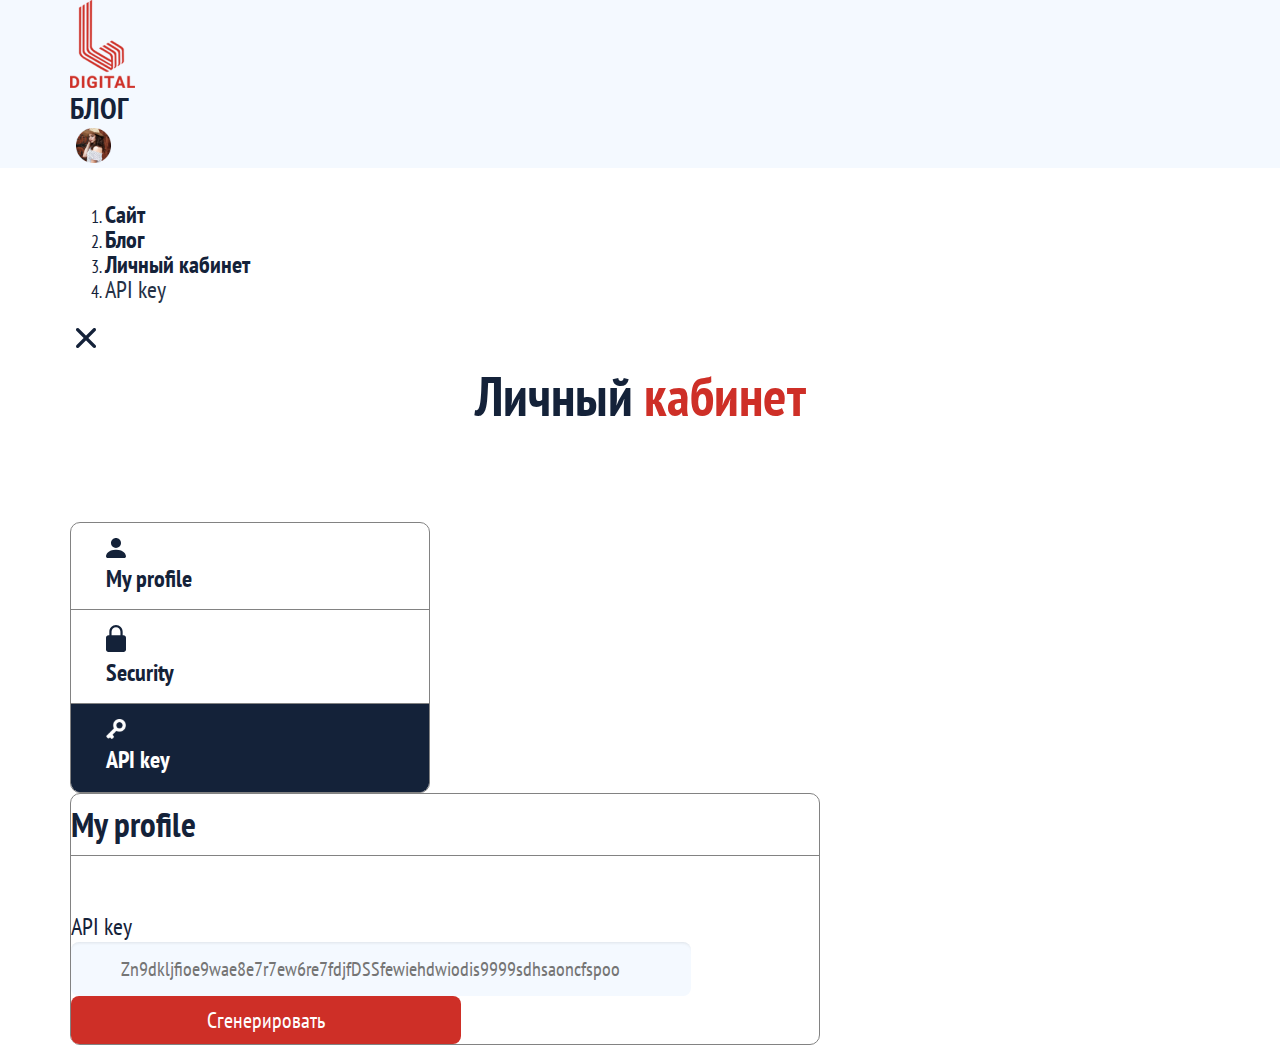
==== api_key.html @ d6d0ea14 "f" ====
<!DOCTYPE html>
<html lang="ru">

<head>
    <meta charset="UTF-8">
    <meta http-equiv="X-UA-Compatible" content="IE=edge">
    <meta name="viewport" content="width=device-width, initial-scale=1.0">
    <title>Личный кабинет</title>

    <!-- шрифт -->
    <link rel="preconnect" href="https://fonts.gstatic.com">
    <link href="https://fonts.googleapis.com/css2?family=PT+Sans+Narrow:wght@400;700&display=swap" rel="stylesheet">
    <!-- шрифт -->

    <!-- bootstrap -->
    <link href="https://cdn.jsdelivr.net/npm/bootstrap@5.0.1/dist/css/bootstrap.min.css" rel="stylesheet"
        integrity="sha384-+0n0xVW2eSR5OomGNYDnhzAbDsOXxcvSN1TPprVMTNDbiYZCxYbOOl7+AMvyTG2x" crossorigin="anonymous">
    <!-- bootstrap -->

    <!-- style -->
    <link rel="stylesheet" href="./css/main.css">
    <link rel="stylesheet" href="./css/media.css">
    <!-- style -->
</head>


<body>
    <nav class="navigation bg-color">
        <div class="container">
            <div class="navigation-block d-flex justify-content-between align-items-center py-2">
                <img class="nav-logo" src="./img/nav/logo.png" alt="Логотип">
                <h3 class="nav-title">БЛОГ</h3>
                <div class="entrance-block">
                    <button class="nav-btn d-block px-0"><img src="./img/articles/avatar-photo.png" alt=""></button>
                </div>
            </div>
        </div>
    </nav>

    <div class="container position-relative">
        <ol class="breadcrumb">
            <li class="breadcrumb-item"><a href="index.html">Сайт</a></li>
            <li class="breadcrumb-item"><a href="index.html">Блог</a></li>
            <li class="breadcrumb-item"><a href="my-profile.html">Личный кабинет</a></li>
            <li class="breadcrumb-item bread-crumb--font"><a href="index.html">API key</a></li>
        </ol>
        <button class="cross-body cross-body-two  position-absolute"><img src="./img/articles/cross.png"
                alt=""></button>
    </div>

    <section class="reset">
        <h1 class="obj-title__blog">Личный <span>кабинет</span></h1>

        <div class="container">
            <div
                class="personal-panel d-flex justify-content-sm-between justify-content-start align-items-sm-start align-items-center flex-sm-row flex-column">

                <div class="personal-click me-sm-3 me-md-0 me-0 mb-sm-0 mb-4 d-flex flex-column">

                    <a href="./my-profile.html">
                        <div class="personal-click__item d-flex align-items-center">
                            <svg class=" me-2" width="20" height="20" viewBox="0 0 20 20" fill="none"
                                xmlns="http://www.w3.org/2000/svg">
                                <path class="svg-item"
                                    d="M1.66667 20C1.66667 20 0 20 0 18.3333C0 16.6667 1.66667 11.6667 10 11.6667C18.3333 11.6667 20 16.6667 20 18.3333C20 20 18.3333 20 18.3333 20H1.66667ZM10 10C11.3261 10 12.5979 9.47322 13.5355 8.53553C14.4732 7.59785 15 6.32608 15 5C15 3.67392 14.4732 2.40215 13.5355 1.46447C12.5979 0.526784 11.3261 0 10 0C8.67392 0 7.40215 0.526784 6.46447 1.46447C5.52678 2.40215 5 3.67392 5 5C5 6.32608 5.52678 7.59785 6.46447 8.53553C7.40215 9.47322 8.67392 10 10 10Z"
                                    fill="#142239" />
                            </svg>
                            <p class="personal-text">My profile</p>
                            <!-- <p class="personal-text svg-item-active">My profile</p> -->
                        </div>
                    </a>

                    <a href="./security.html">
                        <div class="personal-click__item d-flex align-items-center">
                            <svg class="me-2" width="20" height="27" viewBox="0 0 20 27" fill="none"
                                xmlns="http://www.w3.org/2000/svg">
                                <path class="svg-item"
                                    d="M17.5 10.125H16.6667V6.75C16.6667 3.02728 13.6768 0 10 0C6.32324 0 3.33333 3.02728 3.33333 6.75V10.125H2.5C1.12223 10.125 0 11.26 0 12.6562V24.4688C0 25.865 1.12223 27 2.5 27H17.5C18.8778 27 20 25.865 20 24.4688V12.6562C20 11.26 18.8778 10.125 17.5 10.125ZM5.55562 6.75C5.55562 4.26819 7.54883 2.25007 10 2.25007C12.4512 2.25007 14.4444 4.26819 14.4444 6.75V10.125H5.55562V6.75Z"
                                    fill="#142239" />
                            </svg>

                            <p class="personal-text">Security</p>
                            <!-- <p class="personal-text">Security</p> -->
                        </div>
                    </a>

                    <a href="./api_key.html">
                        <div class="personal-click__item svg-item-active d-flex align-items-center border-0">
                            <svg class="me-2" width="20" height="20" viewBox="0 0 20 20" fill="none"
                                xmlns="http://www.w3.org/2000/svg" xmlns:xlink="http://www.w3.org/1999/xlink">
                                <mask id="mask0" mask-type="alpha" maskUnits="userSpaceOnUse" x="0" y="0" width="20"
                                    height="20">
                                    <rect width="20" height="20" fill="url(#pattern0)" />
                                </mask>
                                <g mask="url(#mask0)">
                                    <rect class="svg-item svg-item-active" width="20" height="20" fill="#142239" />
                                </g>
                                <defs>
                                    <pattern id="pattern0" patternContentUnits="objectBoundingBox" width="1" height="1">
                                        <use xlink:href="#image0" transform="scale(0.00195312)" />
                                    </pattern>
                                    <image id="image0" width="512" height="512"
                                        xlink:href="[data-uri]" />
                                </defs>
                            </svg>

                            <p class="personal-text svg-item-active">API key</p>
                        </div>
                    </a>
                </div>

                <div class=" general-wrapper-width general-wrapper-active px-1">
                    <h3 class="title-litle ps-sm-5 ps-3">
                        My profile
                    </h3>

                    <form action="" class="form-profile px-sm-3 px-lg-3 px-3">
                        <div
                            class="form-profile-block d-flex justify-content-between flex-md-row flex-column align-items-md-start align-items-center mb-lg-5 mb-4">
                            <div class="input-line input-line-full d-flex flex-column align-items-start w-100">
                                <label
                                    class="label-input-line flex-column d-flex justify-content-start align-items-start mb-3"
                                    for="">
                                    <p class="form-email form-email-full text-start mb-2">
                                        API key</p>
                                    <input class="from-input-reset from-input-reset-full"
                                        placeholder="Zn9dkljfioe9wae8e7r7ew6re7fdjfDSSfewiehdwiodis9999sdhsaoncfspoo"
                                        type="text">
                                </label>
                                <button class="btn-red btn-red-profile" type="submit">Сгенерировать</button>
                            </div>
                        </div>
                    </form>
                </div>

            </div>
        </div>
        </div>
    </section>

    <!-- bootstrap -->
    <script src="https://cdn.jsdelivr.net/npm/@popperjs/core@2.9.2/dist/umd/popper.min.js"
        integrity="sha384-IQsoLXl5PILFhosVNubq5LC7Qb9DXgDA9i+tQ8Zj3iwWAwPtgFTxbJ8NT4GN1R8p"
        crossorigin="anonymous"></script>
    <script src="https://cdn.jsdelivr.net/npm/bootstrap@5.0.1/dist/js/bootstrap.min.js"
        integrity="sha384-Atwg2Pkwv9vp0ygtn1JAojH0nYbwNJLPhwyoVbhoPwBhjQPR5VtM2+xf0Uwh9KtT"
        crossorigin="anonymous"></script>
    <!-- bootstrap -->

    <!-- script -->
    <script src="./js/script.js"></script>
    <!-- script -->
</body>

</html>
---- css/main.css ----
* {
    -webkit-box-sizing: border-box;
    box-sizing: border-box;
}

html {
    scroll-behavior: smooth;
    height: 100%;
}

html,
body {
    line-height: normal;
    margin: 0;
    padding: 0;
    font-size: 18px;
    font-family: "PT Sans Narrow", sans-serif;
    color: #142239;
    background-color: #fff;
}

.class-1 {
    font-family: "Sonsie One", cursive;
    font-style: normal;
    font-weight: normal;
}

a,
a:hover {
    cursor: pointer !important;
    color: #fff;
    text-decoration: none;
}

h1,
h2,
h3,
h4,
p {
    margin: 0;
    padding: 0;
}

ul {
    list-style-type: none;
    padding: 0;
    margin: 0;
}

li {
    cursor: pointer;
}

img {
    max-width: 100%;
    height: auto;
    display: block;
}

input,
button {
    font-family: "PT Sans Narrow", sans-serif;
    border: none;
    outline: none;
    cursor: pointer !important;
}

input:hover,
button:hover {
    cursor: pointer !important;
    border: 0;
    outline: none;
}

input:focus,
button:focus {
    cursor: pointer !important;
    box-shadow: none !important;
    border: none;
    outline: none;
}

.container {
    width: 100%;
    margin: 0 auto;
    max-width: 1200px;
    padding: 0 30px 0 30px;
}

@media (max-width: 992px) {
    .container {
        max-width: 992px;
    }
}

@media (max-width: 767px) {
    .container {
        max-width: 767px;
    }
}

@media (max-width: 576px) {
    .container {
        padding: 0 20px;
        max-width: 576px;
    }
}

.obj-title__blog {
    text-align: center;
    margin: 0 auto 95px;
    font-style: normal;
    font-weight: bold;
    font-size: 55px;
    line-height: 115%;
    color: #142239;
}

@media (max-width: 992px) {
    .obj-title__blog {
        margin-bottom: 60px;
        font-size: 45px;
    }
}

@media (max-width: 767px) {
    .obj-title__blog {
        margin-bottom: 45px;
        font-size: 36px;
        line-height: 53px;
    }
}

@media (max-width: 575px) {
    .obj-title__blog {
        margin-bottom: 35px;
    }
}

.obj-title__blog span {
    color: #ce2f27;
}

.bg-color {
    background-color: #f4f9ff;
}

/* nav */
.navigation {
    margin-bottom: 35px;
}

.nav-title,
.nav-btn {
    cursor: pointer;
    font-style: normal;
    font-weight: bold;
    font-size: 30px;
    line-height: 39px;
    color: #142239;
}
.nav-title {
    transition: 0.3s;
    text-decoration: underline transparent;
}

.nav-title:hover {
    transition: 0.3s;
    text-decoration: underline #ce2f27;
}

.nav-btn {
    cursor: pointer;
    background-color: transparent;
    width: fit-content;
    transition: 0.3s;
}

.nav-btn img {
    width: 35px;
}

.nav-btn:hover {
    color: #ce2f27;
    transition: 0.3s;
}

.breadcrumb {
    padding-left: 35px;
    margin-bottom: 35px;
}

.breadcrumb-item a {
    font-style: normal;
    font-weight: bold;
    font-size: 24px;
    line-height: 24px;
    color: #142239;
    transition: 0.5s;
}
.bread-crumb--font a {
    font-weight: 400;
    color: #253146;
}
.breadcrumb-item:hover {
    transition: 0.5s;
    text-decoration: underline;
}

/* nav */
/* card-ser */
.card-sec {
    padding-bottom: 30px;
}

.card__item {
    background: #f4f9ff;
    box-shadow: 0px 4px 4px rgba(0, 0, 0, 0.25);
    border-radius: 10px;
    height: auto;
    padding-bottom: 110px;
    max-width: 360px;
    width: 100%;
    overflow: hidden;
}
.card__item:last-child {
    align-self: flex-start;
}
.card-general__picture {
    overflow: hidden;
    display: block;
}

.card__item .a-1 {
    transition: 0.4s;
}

.card__item:hover .a-1 {
    transform: scale(1.13);
    transition: 0.4s;
}

.link-title-card {
    color: #142239;
    transition: 0.4s;
}

.link-title-card:hover {
    color: #ce2f27;
    transition: 0.4s;
}

.title-card {
    font-style: normal;
    font-weight: bold;
    font-size: 24px;
    line-height: 36px;
}

.card__description {
    font-style: normal;
    font-weight: normal;
    font-size: 24px;
    line-height: 110%;
}

.read-next {
    text-decoration: underline;
    font-style: normal;
    font-weight: normal;
    font-size: 20px;
    line-height: 26px;
    color: #ce2f27;
    bottom: 30px;
    left: 0;
    transition: 0.4s;
}

.read-next:hover {
    color: #142239;
    transition: 0.4s;
    transform: scale(1.03);
    font-weight: 900;
}

.date-com-like {
    bottom: 12px;
    right: 0;
}

.date-info {
    font-style: normal;
    font-weight: normal;
    font-size: 15px;
    line-height: 19px;
    color: #828282;
}

.social-element-click {
    height: 15px;
    width: 15px;
    cursor: pointer;
    fill: #828282;
}
.red-heart {
    fill: red;
}

.comment__number,
.like__number {
    font-style: normal;
    font-weight: normal;
    font-size: 14px;
    line-height: 16px;
    color: #828282;
}

/* card-ser */
/* article-back-up */
.article-back-up {
    background-image: url(../img/back-up/back-up-fon.png);
    background-size: 100% 610px;
    background-repeat: no-repeat;
    background-position: top;
    padding-top: 35px;
}

.article-content {
    background: #ffffff;
    box-shadow: 0px 4px 60px rgba(0, 0, 0, 0.1);
    border-radius: 20px;
}
.article-content__block {
    padding: 0px 100px 65px;
    background: #ffffff;
    border-radius: 0 0 20px 20px;
}
.art-big {
    border-radius: 20px 20px 0 0;
}
.article-content__text {
    font-style: normal;
    font-weight: normal;
    font-size: 24px;
    line-height: 31px;
    color: #142239;
}

.article-element {
    border: 1px solid #142239;
    border-radius: 5px;
    padding: 20px 0 60px 50px;
}

.article-element__title {
    font-style: normal;
    font-weight: bold;
    font-size: 33px;
    line-height: 49px;
    color: #ce2f27;
}

.article-content__title {
    font-style: normal;
    font-weight: bold;
    font-size: 30px;
    line-height: 39px;
}

.article-content__bottom {
    height: 1px;
    background-color: #cecece;
}

.article-content__tag--element {
    color: #142239;
}

.author-article {
    padding: 0 100px;
    margin-bottom: 90px;
}

.author-article__info--name {
    font-style: normal;
    font-weight: bold;
    font-size: 24px;
    line-height: 112%;
}

.author-article__info--description {
    font-style: normal;
    font-weight: 400;
    font-size: 18px;
    line-height: 21px;
}

.author-article__info--date {
    font-style: normal;
    font-weight: bold;
    font-size: 14px;
    line-height: 16px;
}

.title-comment {
    font-style: normal;
    font-weight: bold;
    font-size: 40px;
    line-height: 59px;
    color: #ce2f27;
    margin-bottom: 70px;
    padding-left: 100px;
    position: relative;
}

.title-comment span {
    color: #142239;
}

.title-comment::before {
    content: "";
    display: table;
    position: absolute;
    width: 100%;
    height: 1px;
    background-color: #cecece;
    left: 0;
    bottom: -25px;
}

.comment-block-people__item {
    padding-left: 100px;
    padding-bottom: 12px;
    border-bottom: 1px solid #cecece;
    margin-bottom: 12px;
}

.comment-block-people__item:last-child {
    padding-bottom: 0px;
    border-bottom: none;
    margin-bottom: 40px;
}

.comment-block-people__naem {
    font-size: 22px;
    line-height: 24px;
    font-style: normal;
    font-weight: bold;
}

.comment-block-people__text {
    max-width: 760px;
    width: 100%;
    padding-right: 60px;
    font-size: 20px;
    line-height: 24px;
    font-weight: 400;
}

.comment-heart-block {
    top: 30px;
    right: 0;
}

.comment-heart__number {
    font-style: normal;
    font-weight: bold;
    font-size: 14px;
    line-height: 120%;
}

.comment-block-date__element {
    font-style: normal;
    font-weight: normal;
    font-size: 14px;
    line-height: 18px;
    text-align: center;
    color: #828282;
}

.comment-block-answer__element {
    width: fit-content;
    background-color: transparent;
    font-style: normal;
    font-weight: bold;
    font-size: 14px;
    line-height: 18px;
}

.label-comment {
    padding-left: 100px;
    margin-bottom: 80px;
    width: 100%;
    max-width: 1020px;
}

.label-comment__input {
    font-style: normal;
    font-weight: normal;
    font-size: 20px;
    line-height: 110%;
    color: #828282;
    padding: 16px 0 16px 20px;
    width: 100%;
    max-width: 850px;
    margin-right: 30px;
    background: #ffffff;
    border: 1px solid #bdbdbd;
    border-radius: 5px;
}

.label-comment__input:hover {
    border: 1px solid #bdbdbd;
    cursor: pointer;
}

.label-comment__input:focus {
    border: 1px solid #bdbdbd;
    cursor: pointer;
}

.label-btn-arrow {
    background-color: transparent;
}

.article-card-block {
    padding: 80px 0 30px;
}

/* article-back-up */

/* autorization */
.autorization-block {
    width: 100%;
    height: 100vh;
    background-color: #f4f9ff;
}

.autorization-block__content {
    background: #ffffff;
    box-shadow: 0px 4px 4px rgba(0, 0, 0, 0.25);
    border-radius: 10px;
    top: 50%;
    overflow: hidden;
    left: 50%;
    transform: translate(-50%, -50%);
}

.autorization-block__top {
    margin-bottom: 75px;
}

.autorization-block__item {
    padding: 22px 0;
    background-color: transparent;
    font-style: normal;
    font-weight: 500;
    font-size: 22px;
    line-height: 33px;
    text-align: center;
    color: #ce2f27;
    width: 260px;
}

.active-red {
    color: #ffffff;
    background-color: #ce2f27;
}

.input-autorization {
    background: #f4f9ff;
    box-shadow: inset 0px 3px 3px -2px rgba(0, 0, 0, 0.09);
    backdrop-filter: blur(16px);
    border-radius: 8px;
    font-style: normal;
    font-weight: normal;
    font-size: 18px;
    line-height: 23px;
    color: #828282;
    max-width: 380px;
    width: 100%;
    padding: 15px 0 15px 35px;
}

.btn-autorization {
    max-width: 380px;
    width: 100%;
    font-style: normal;
    font-weight: normal;
    font-size: 22px;
    line-height: 28px;
    text-align: center;
    color: #ffffff;
    padding: 14px 0;
    background: #142239;
    backdrop-filter: blur(16px);
    border-radius: 8px;
}

.cross-body {
    background-color: transparent;
    right: 45px;
    top: 45px;
}

/* autorization */

/* presonal-area */
.general-wrapper-width {
    max-width: 750px;
    display: none;
    background: #ffffff;
    border: 1px solid #828282;
    border-radius: 10px;
    width: 100%;
}
.photo-block-btn {
    font-style: normal;
    font-weight: normal;
    font-size: 15px;
    line-height: 19px;
    text-align: center;
    color: #ffffff;
    background: #142239;
    backdrop-filter: blur(16px);
    border-radius: 5px;
    width: 100%;
    max-width: 130px;
    padding: 5px 0;
}
.input-line {
    max-width: 460px;
    width: 100%;
}
.label-input-line {
    width: 100%;
}
.from-input-reset-width {
    max-width: 390px !important;
}
.btn-red-profile {
    max-width: 390px;
}
.personal-click {
    border-radius: 10px;
    border: 1px solid #828282;
    width: 360px;
    overflow: hidden;
}
.personal-click__item {
    border-bottom: 1px solid #828282;
    padding: 15px 0 15px 35px;
    cursor: pointer;
}
.personal-text {
    font-style: normal;
    font-weight: bold;
    font-size: 24px;
    line-height: 31px;
    color: #142239;
}

.svg-item {
    fill: #142239;
}
.svg-item-active {
    fill: #ffffff;
    color: #ffffff;
    background-color: #142239;
    border-bottom: 1px solid #142239;
}
.input-line-full {
    max-width: 100% !important;
}
.form-email-full {
    width: 201px;
}
.from-input-reset-full {
    max-width: 620px !important;
}
/* presonal-area */

/* reset */
.reset-password {
    padding-left: 35px;
    /* width: 100%; */
    /* height: 100vh; */
    /* position: relative; */
}
.password-text {
    font-style: normal;
    font-weight: normal;
    font-size: 20px;
    line-height: 26px;
    text-decoration-line: underline;
    color: #142239;
    transition: 0.4s;
}
.password-text:hover {
    transition: 0.4s;
    color: #142239;
    transform: scale(1.04);
}
.general-wrapper {
    display: none;
    /* top: 50%;
    left: 50%;
    transform: translate(-50%, -50%); */
    /* position: absolute; */
    background: #ffffff;
    border: 1px solid #828282;
    border-radius: 10px;
    max-width: 950px;
    width: 100%;
}
.general-wrapper-active {
    display: block;
}
.title-litle {
    margin-bottom: 55px;
    font-style: normal;
    font-weight: bold;
    font-size: 35px;
    line-height: 45px;

    border-bottom: 1px solid #828282;
    padding-bottom: 8px;
    padding-top: 8px;
}
.form-email {
    font-style: normal;
    font-weight: normal;
    font-size: 24px;
    line-height: 31px;
}
.from-input-reset {
    background: #f4f9ff;
    box-shadow: inset 0px 3px 3px -2px rgba(0, 0, 0, 0.09);
    backdrop-filter: blur(16px);
    background-position-y: inherit;
    border-radius: 8px;
    font-style: normal;
    font-weight: normal;
    font-size: 20px;
    line-height: 26px;
    color: #828282;
    padding: 14px 0 14px 50px;
    max-width: 550px;
    width: 100%;
}
.btn-red {
    background: #ce2f27;
    backdrop-filter: blur(16px);
    border-radius: 8px;
    padding: 10px 0;
    text-align: center;
    width: 100%;
    font-style: normal;
    font-weight: normal;
    font-size: 22px;
    line-height: 28px;
    color: #ffffff;
    transition: 0.4s;
}
.btn-red-reset {
    max-width: 390px;
}
.btn-red-reset:hover {
    background: #681b17;
    transform: scale(1.05);
    transition: 0.4s;
    border-radius: 0px;
}
.cross-body-two {
    top: 50%;
    transform: translateY(-50%);
    right: 30px;
}

.personal-click-lk {
    font-size: 20px;
    font-weight: normal;
    line-height: 20px;
}
.btn-secondary {
    color: #142239;
    background-color: transparent;
    border-color: transparent;
    font-style: normal;
    font-weight: bold;
    font-size: 30px;
    line-height: 39px;
    transition: 0.2s;
    text-decoration: underline transparent;
}
.btn-secondary:hover {
    color: #142239;
    background-color: transparent;
    border-color: transparent;
    text-decoration: underline #ce2f27;
    transition: 0.2s;
}
.btn-check:focus + .btn-secondary,
.btn-secondary:focus {
    color: #142239;
    background-color: transparent;
    border-color: transparent;
    box-shadow: none;
}
btn-check:active + .btn-secondary:focus,
.btn-check:checked + .btn-secondary:focus,
.btn-secondary.active:focus,
.btn-secondary:active:focus,
.show > .btn-secondary.dropdown-toggle:focus {
    box-shadow: none;
}
.dropdown-toggle::after {
    display: none !important;
}
.dropdown-menu {
    min-width: fit-content;
    margin: 0;
    font-size: 17px;
    line-height: 22px;
    font-weight: 400;
    color: #142239;
    text-align: left;
    list-style: none;
    background-color: #f4f9ff;
    border-radius: 0px !important;
    border: none;
}
.dropdown-item {
    transition: 0.3s;
}
.dropdown-item:hover {
    border-bottom: 1px solid black;
    transition: 0.3s;
    background-color: #8fc7d4;
}
.search-solid {
    cursor: pointer;
    transition: 0.3s;
    width: 30px;
}

.search-solid:hover {
    transform: scale(1.06);
    transition: 0.3s;
    fill: #ce2f27;
}
.search-solid path {
    transition: 0.3s;
}
.search-solid:hover path {
    transition: 0.3s;
    fill: #ce2f27;
}
.search-active {
    height: 300px !important;
    transition: 0.7s;
}
.searc-block {
    transition: 0.7s;
    overflow: hidden;
    height: 0px;
    background-color: #f4f9ff;
}

.search-input-line {
    width: 100%;
    background-color: transparent;
    padding: 0 0 5px 30px;
    border-bottom: 1.5px solid #142239;
    font-size: 30px;
    line-height: 35px;
    font-weight: 700;
    color: #3c3e41;
}
.search-cross {
    cursor: pointer;
    right: 0;
    top: 20px;
}

/* footer */
.bg-color-blue {
    background-color: #142239;
    width: 100%;
    height: 80px;
}
/* footer */
---- css/media.css ----
@media (max-width: 1200px) {
    .card__block {
        width: 760px;
        margin: 0 auto;
    }
    /* reset */
    .reset-password {
        padding-left: 0px;
    }
    /* reset */
    .personal-click {
        width: 260px;
    }
    .general-wrapper-width {
        max-width: 645px;
    }
    .input-line {
        max-width: 360px;
    }
    .from-input-reset-width {
        max-width: 290px !important;
    }
}

@media (max-width: 992px) {
    .card__block {
        width: 690px;
        margin: 0 auto;
    }
    .card__item {
        max-width: 335px;
    }
    /* article-back-up */
    .article-content__block {
        padding: 0px 60px 40px;
    }
    .article-content__text {
        font-size: 18px;
        line-height: 23px;
    }

    .article-element {
        padding: 20px 5px 50px 15px;
    }

    .comment-heart-block {
        top: 23px;
    }

    .article-element__title {
        font-size: 28px;
        line-height: 35px;
    }

    .article-content__title {
        font-size: 24px;
        line-height: 31px;
    }

    .author-article {
        padding: 0 60px;
        margin-bottom: 70px;
    }

    .a-1-author {
        width: 55px;
        height: 55px;
    }

    .author-article__info--name {
        font-size: 18px;
        line-height: 112%;
    }

    .author-article__info--description {
        width: 150px;
        font-size: 14px;
        line-height: 16px;
    }

    .author-article__info--date {
        font-size: 11px;
        line-height: 14px;
    }

    .title-comment {
        font-size: 25px;
        line-height: 37px;
        margin-bottom: 45px;
        padding-left: 60px;
    }

    .comment-block-people__item {
        padding-left: 60px;
        padding-bottom: 12px;
        margin-bottom: 12px;
    }

    .people-img {
        width: 50px;
    }

    .comment-block-people__naem {
        font-size: 18px;
        line-height: 20px;
    }

    .comment-block-people__text {
        font-size: 15px;
        line-height: 20px;
    }

    .comment-block-date__element {
        font-size: 12px;
        line-height: 16px;
    }

    .comment-block-answer__element {
        font-size: 11px;
        line-height: 14px;
    }

    .label-btn-clip {
        left: 80px;
        right: auto;
        top: 50%;
    }

    .label-comment__input {
        font-size: 20px;
        line-height: 110%;
        padding: 16px 0 16px 60px;
        max-width: 850px;
        margin-right: 0;
    }

    .label-btn-photo {
        display: none;
    }

    .label-btn-smile {
        right: 90px;
    }

    .label-btn-arrow {
        width: 30px;
        top: 50%;
        position: absolute;
        right: 47px;
        transform: translateY(-50%);
    }

    .label-comment {
        padding-left: 60px;
        margin-bottom: 60px;
    }
    .personal-click {
        width: 170px;
    }
    .personal-click__item {
        padding: 15px 0 15px 20px;
    }
    .personal-text {
        font-size: 20px;
        line-height: 24px;
    }
    .general-wrapper-width {
        max-width: 510px;
    }
    .psevdo-avatar {
        width: 90px;
    }
    .photo-block-btn {
        font-size: 13px;
        line-height: 15px;
    }
    .input-line {
        max-width: 290px;
    }
    .from-input-reset-width {
        max-width: 225px !important;
    }
    .from-input-reset {
        font-size: 17px;
        line-height: 22px;
        padding: 14px 0 14px 20px;
    }
}

@media (max-width: 767px) {
    /* nav */
    .navigation {
        margin-bottom: 40px;
    }

    /* nav */
    /* card-ser */
    .card-sec {
        padding-bottom: 70px;
    }

    .card__description {
        font-size: 19px;
    }

    /* card-ser */
    .area-line {
        max-width: 380px;
    }
    .area-content {
        max-width: 500px;
    }
    .card__block {
        width: 100%;
        max-width: 370px;
        margin: 0 auto;
    }
    .card__item {
        max-width: 360px;
    }
    .general-wrapper-width {
        max-width: 430px;
    }
    .form-email-full {
        width: 105px;
        font-size: 18px;
        line-height: 23px;
    }
}
@media (max-width: 676px) {
    .general-wrapper-width {
        max-width: 370px;
    }
    .personal-click {
        width: 130px;
    }
    .personal-click__item {
        padding: 10px 0 10px 10px;
    }
    .personal-text {
        font-size: 16px;
        line-height: 19px;
    }
    .form-email-full {
        width: 85px;
        font-size: 15px;
        line-height: 15px;
    }
}
@media (max-width: 575px) {
    /* nav */
    .nav-logo {
        width: 40px;
    }

    .nav-title,
    .nav-btn {
        font-size: 20px;
        line-height: 26px;
    }

    /* nav */
    /* card-sec */
    .read-next {
        font-size: 18px;
        line-height: 23px;
        bottom: 23px;
    }

    .date-com-like {
        bottom: 5px;
        right: 0;
    }

    .social-element-click {
        height: 12px;
        width: 13px;
    }

    /* card-sec */
    /* article-back-up */
    .article-back-up {
        padding-top: 35px;
    }

    .article-content__block {
        padding: 0px 10px 25px;
    }
    .article-content__text {
        font-size: 17px;
        line-height: 21px;
    }

    .author-article {
        position: relative;
        padding: 0;
        margin-bottom: 70px;
    }

    .author-article__info--description {
        width: 150px;
    }

    .date-com-author {
        position: absolute;
        top: 58px;
        right: 0;
    }

    .title-comment {
        padding-left: 0;
    }

    .date-info {
        font-size: 13px;
        line-height: 15px;
    }

    .comment-block-people__item {
        padding-left: 0;
        padding-right: 0;
    }

    .comment-block-people__text {
        padding-right: 0px;
    }

    .comment-heart-block {
        top: auto;
        bottom: 1px;
        right: 10px;
    }

    .label-comment {
        padding-left: 0;
        margin-bottom: 60px;
    }

    .label-btn-clip {
        left: 15px;
    }

    .label-btn-arrow {
        right: 15px;
    }

    .label-btn-smile {
        right: 60px;
    }

    /* article-back-up */
    /* autorization */
    .autorization-block__top {
        margin-bottom: 40px;
    }

    .autorization-block__item {
        padding: 17px 0;
        font-size: 14px;
        line-height: 20px;
        width: 140px;
    }

    .input-autorization {
        font-size: 14px;
        line-height: 18px;
        max-width: 250px;
        padding: 15px 0 15px 35px;
    }

    .btn-autorization {
        max-width: 250px;
        font-size: 15px;
        line-height: 19px;
        padding: 14px 0;
        margin-bottom: 40px;
    }

    .cross-body {
        right: 10px;
        top: 10px;
    }
    /* reset */
    .title-litle {
        margin-bottom: 25px;
        font-size: 20px;
        line-height: 26px;
    }
    .form-email {
        font-size: 20px;
        line-height: 24px;
    }
    .from-input-reset {
        font-size: 20px;
        line-height: 26px;
        padding: 10px 0 10px 20px;
    }
    .btn-red {
        padding: 10px 0;
        font-size: 15px;
        line-height: 19px;
    }
    .breadcrumb {
        padding-left: 0px;
    }
    .breadcrumb-item a {
        font-size: 14px;
        line-height: 14px;
    }
    .breadcrumb-item + .breadcrumb-item {
        padding-left: 0.2rem;
    }
    .breadcrumb-item + .breadcrumb-item::before {
        padding-right: 0.2rem;
    }
    .cross-body-two {
        top: 50%;
        right: 20px;
    }
    /* reset */
    .personal-click {
        max-width: 370px;
        width: 100%;
    }
    .personal-text {
        font-size: 20px;
        line-height: 24px;
    }
    .personal-click__item {
        padding: 15px 0 15px 15px;
    }
    .psevdo-avatar {
        width: auto;
    }
    .from-input-reset-width {
        max-width: initial !important;
    }
    .form-email-full {
        width: 170px;
        font-size: 20px;
        line-height: 24px;
    }
    .btn-secondary {
        font-size: 20px;
        line-height: 26px;
    }
    .search-solid {
        width: 20px;
    }
}

@media (max-width: 425px) {
}
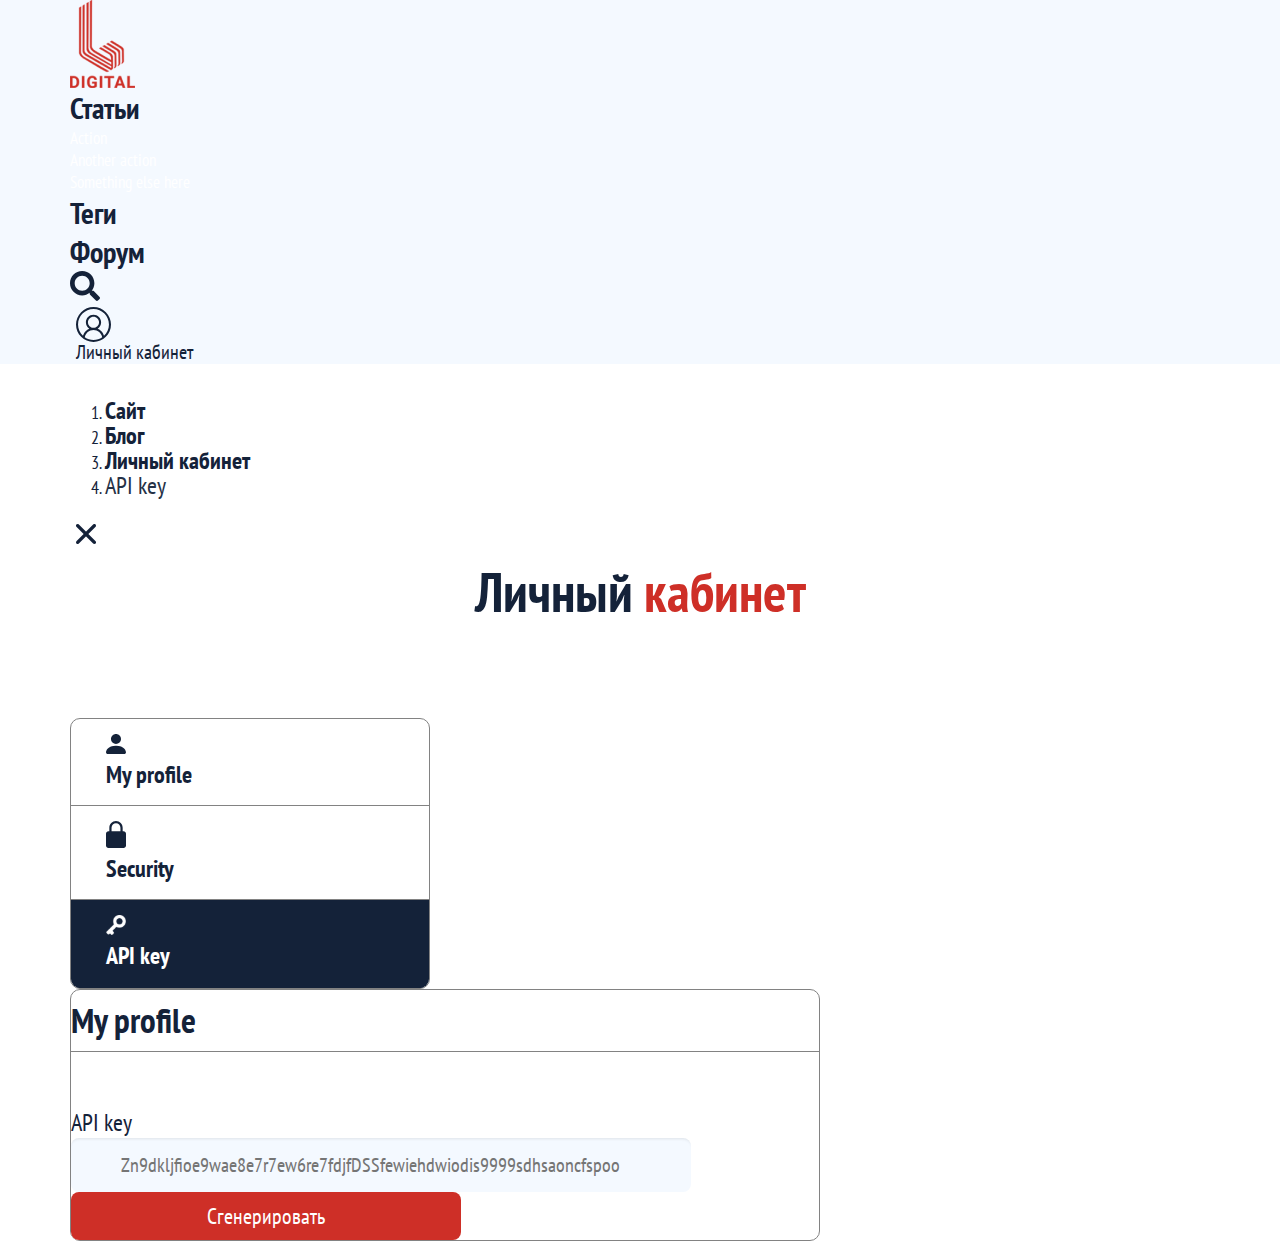
==== commit 96599db7: "f" ====
--- a/api_key.html
+++ b/api_key.html
@@ -26,12 +26,53 @@
 
 <body>
     <nav class="navigation bg-color">
+        <div class="searc-block d-flex">
+            <div class="container">
+                <div class="searc-block__line h-100 d-flex align-items-center position-relative">
+                    <img src="./img/articles/cross.png" class="search-cross position-absolute" alt="">
+                    <div class="search-block__item w-100">
+                        <input class="search-input-line" placeholder="Поиск ..." type="text">
+                    </div>
+                </div>
+            </div>
+        </div>
         <div class="container">
             <div class="navigation-block d-flex justify-content-between align-items-center py-2">
-                <img class="nav-logo" src="./img/nav/logo.png" alt="Логотип">
-                <h3 class="nav-title">БЛОГ</h3>
-                <div class="entrance-block">
-                    <button class="nav-btn d-block px-0"><img src="./img/articles/avatar-photo.png" alt=""></button>
+                <div class="left-block-nav d-flex align-items-center">
+                    <img class="nav-logo me-sm-4 me-2" src="./img/nav/logo.png" alt="Логотип">
+                    <div class="dropdown me-sm-3 me-2">
+                        <a class="btn p-0 btn-secondary dropdown-toggle" href="#" role="button" id="dropdownMenuLink"
+                            data-bs-toggle="dropdown" aria-expanded="false">
+                            Статьи
+                        </a>
+
+                        <ul class="dropdown-menu" aria-labelledby="dropdownMenuLink">
+                            <li><a class="dropdown-item" href="#">Action</a></li>
+                            <li><a class="dropdown-item" href="#">Another action</a></li>
+                            <li><a class="dropdown-item" href="#">Something else here</a></li>
+                        </ul>
+                    </div>
+                    <h3 class="nav-title me-sm-3 me-2">Теги</h3>
+                    <h3 class="nav-title">Форум</h3>
+                </div>
+                <div class="entrance-block d-flex align-items-center">
+                    <div class="search-solid-general me-sm-2 me-1">
+                        <svg aria-hidden="true" focusable="false" data-prefix="fas" data-icon="search"
+                            class="search-solid svg-inline--fa fa-search fa-w-16" role="img"
+                            xmlns="http://www.w3.org/2000/svg" viewBox="0 0 512 512">
+                            <path fill="#142239"
+                                d="M505 442.7L405.3 343c-4.5-4.5-10.6-7-17-7H372c27.6-35.3 44-79.7 44-128C416 93.1 322.9 0 208 0S0 93.1 0 208s93.1 208 208 208c48.3 0 92.7-16.4 128-44v16.3c0 6.4 2.5 12.5 7 17l99.7 99.7c9.4 9.4 24.6 9.4 33.9 0l28.3-28.3c9.4-9.4 9.4-24.6.1-34zM208 336c-70.7 0-128-57.2-128-128 0-70.7 57.2-128 128-128 70.7 0 128 57.2 128 128 0 70.7-57.2 128-128 128z">
+                            </path>
+                        </svg>
+                    </div>
+
+                    <a href="my-profile.html">
+                        <button class="nav-btn d-flex align-items-center p-0"><img class="me-sm-1 me-0"
+                                src="./img/nav/entrance.svg" alt="">
+                            <p class="personal-click-lk d-md-inline d-none">Личный кабинет</p>
+                        </button>
+                    </a>
+                    <!-- <button class="nav-btn"><img src="./img/nav/entrance.svg" alt=""></button> -->
                 </div>
             </div>
         </div>
--- a/css/main.css
+++ b/css/main.css
@@ -877,6 +877,12 @@
     font-weight: 700;
     color: #3c3e41;
 }
+.search-input-line:hover {
+    border-bottom: 1.5px solid #142239;
+}
+.search-input-line:focus {
+    border-bottom: 1.5px solid #142239;
+}
 .search-cross {
     cursor: pointer;
     right: 0;
--- a/css/media.css
+++ b/css/media.css
@@ -447,6 +447,13 @@
     .search-solid {
         width: 20px;
     }
+    .search-input-line {
+        padding: 0 0 5px 15px;
+        font-size: 20px;
+        line-height: 25px;
+        font-weight: 700;
+        color: #3c3e41;
+    }
 }
 
 @media (max-width: 425px) {
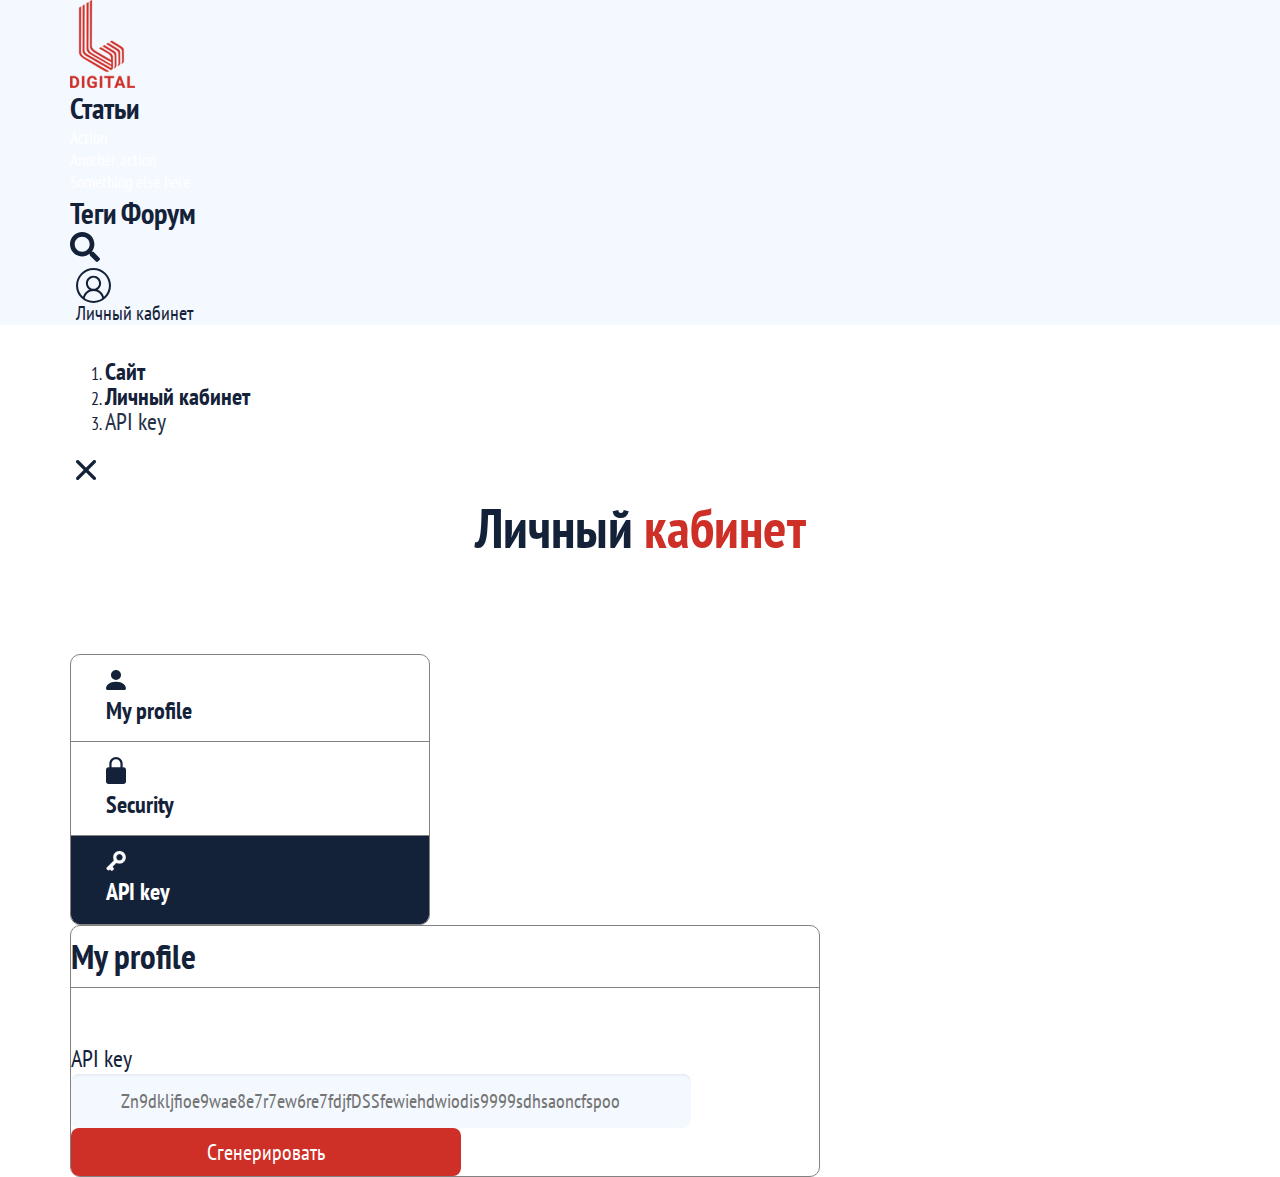
==== commit 9755c33b: "f" ====
--- a/api_key.html
+++ b/api_key.html
@@ -52,8 +52,8 @@
                             <li><a class="dropdown-item" href="#">Something else here</a></li>
                         </ul>
                     </div>
-                    <h3 class="nav-title me-sm-3 me-2">Теги</h3>
-                    <h3 class="nav-title">Форум</h3>
+                    <a href="tag.html" class="nav-title me-sm-3 me-2">Теги</a>
+                    <a href="#" class="nav-title">Форум</a>
                 </div>
                 <div class="entrance-block d-flex align-items-center">
                     <div class="search-solid-general me-sm-2 me-1">
@@ -81,7 +81,6 @@
     <div class="container position-relative">
         <ol class="breadcrumb">
             <li class="breadcrumb-item"><a href="index.html">Сайт</a></li>
-            <li class="breadcrumb-item"><a href="index.html">Блог</a></li>
             <li class="breadcrumb-item"><a href="my-profile.html">Личный кабинет</a></li>
             <li class="breadcrumb-item bread-crumb--font"><a href="index.html">API key</a></li>
         </ol>
--- a/css/main.css
+++ b/css/main.css
@@ -165,6 +165,7 @@
 }
 
 .nav-title:hover {
+    color: #142239;
     transition: 0.3s;
     text-decoration: underline #ce2f27;
 }
@@ -615,18 +616,20 @@
     width: 100%;
 }
 .photo-block-btn {
-    font-style: normal;
-    font-weight: normal;
+    text-align: center;
+    backdrop-filter: blur(16px);
+    border-radius: 5px;
+    width: 100px;
+}
+.photo-block-btn[type="file" i] {
+    font-style: normal;
+    font-weight: normal;
+    background-color: #ffffff;
+    color: #142239;
+    padding: 1px;
     font-size: 15px;
     line-height: 19px;
-    text-align: center;
-    color: #ffffff;
-    background: #142239;
-    backdrop-filter: blur(16px);
-    border-radius: 5px;
-    width: 100%;
-    max-width: 130px;
-    padding: 5px 0;
+    font-weight: 500;
 }
 .input-line {
     max-width: 460px;
@@ -889,6 +892,26 @@
     top: 20px;
 }
 
+/* tags */
+.tag-link {
+    font-style: normal;
+    font-weight: bold;
+    font-size: 27px;
+    line-height: 32px;
+    text-align: center;
+    color: #142239;
+    border-radius: 20px;
+    border: 1px solid #142239;
+    padding: 4px 15px;
+    margin: 0 15px 15px;
+    display: block;
+    align-items: center;
+}
+.tag-link:hover {
+    color: #142239 !important;
+}
+/* tags */
+
 /* footer */
 .bg-color-blue {
     background-color: #142239;
